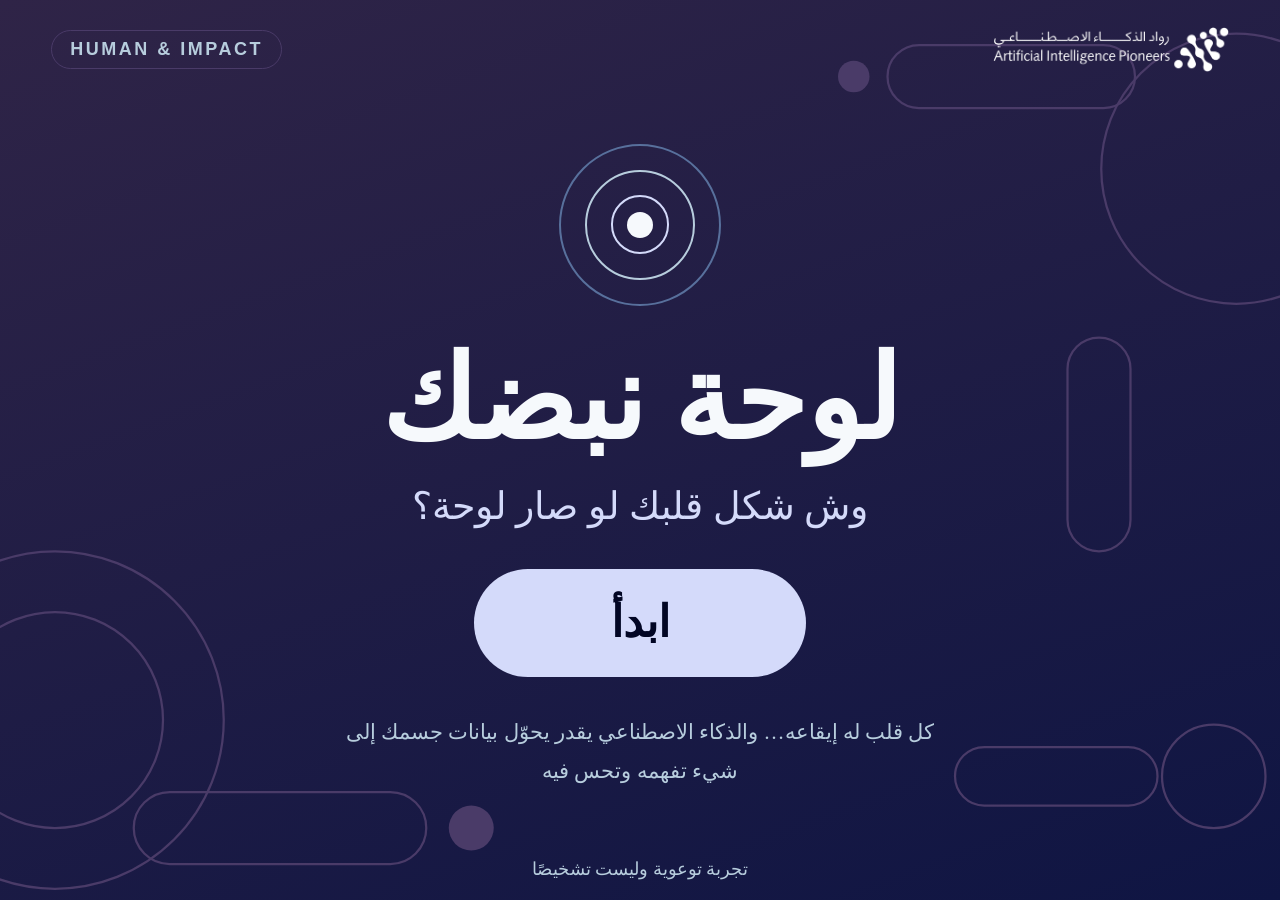
==== index.html @ 6b011d4f "first commit" ====
<!doctype html>
<html lang="ar" dir="rtl">
<head>
  <meta charset="utf-8">
  <meta name="viewport" content="width=device-width, initial-scale=1, maximum-scale=1, user-scalable=no, viewport-fit=cover">
  <meta name="apple-mobile-web-app-capable" content="yes">
  <meta name="mobile-web-app-capable" content="yes">
  <meta name="apple-mobile-web-app-status-bar-style" content="black-translucent">
  <meta name="apple-mobile-web-app-title" content="لوحة نبضك">
  <meta name="theme-color" content="#0f1543">
  <meta name="format-detection" content="telephone=no">
  <title>لوحة نبضك</title>
  <link rel="manifest" href="manifest.webmanifest">
  <link rel="apple-touch-icon" href="assets/brand/emblem.png">
  <link rel="stylesheet" href="css/fonts.css">
  <link rel="stylesheet" href="css/style.css">
</head>
<body data-screen="welcome">

  <!-- زخرفة الهوية: دوائر وكبسولات متصلة -->
  <svg class="deco" viewBox="0 0 1200 800" preserveAspectRatio="xMidYMid slice" aria-hidden="true">
    <g class="deco-a">
      <circle cx="80" cy="640" r="150" />
      <circle cx="80" cy="640" r="96" />
      <rect x="150" y="704" width="260" height="64" rx="32" />
      <circle cx="450" cy="736" r="20" class="fill" />
    </g>
    <g class="deco-b">
      <circle cx="1130" cy="150" r="120" />
      <rect x="820" y="40" width="220" height="56" rx="28" />
      <circle cx="790" cy="68" r="14" class="fill" />
      <rect x="980" y="300" width="56" height="190" rx="28" />
    </g>
    <g class="deco-c">
      <circle cx="1110" cy="690" r="46" />
      <rect x="880" y="664" width="180" height="52" rx="26" />
    </g>
  </svg>

  <header class="topbar">
    <img class="logo" src="assets/brand/logo.png" alt="رواد الذكاء الاصطناعي">
    <span class="zone" lang="en" dir="ltr">Human &amp; Impact</span>
  </header>

  <main>
    <!-- ١. الترحيب -->
    <section class="screen active" id="welcome" aria-labelledby="w-title">
      <div class="welcome">
        <div class="welcome-mark" aria-hidden="true">
          <span class="ring r1"></span><span class="ring r2"></span><span class="ring r3"></span>
          <span class="core"></span>
        </div>
        <h1 id="w-title" class="title">لوحة نبضك</h1>
        <p class="question">وش شكل قلبك لو صار لوحة؟</p>
        <button class="btn btn-primary btn-xl" id="startBtn" type="button">ابدأ</button>
        <p class="tagline">كل قلب له إيقاعه… والذكاء الاصطناعي يقدر يحوّل بيانات جسمك إلى شيء تفهمه وتحس فيه</p>
      </div>
    </section>

    <!-- ٢. القياس -->
    <section class="screen" id="measure" aria-labelledby="m-title" aria-hidden="true">
      <div class="measure">
        <div class="guide">
          <h2 id="m-title" class="h2">قِس نبضك</h2>

          <svg class="oximeter" viewBox="0 0 420 330" role="img" aria-label="إصبع يدخل في جهاز قياس النبض">
            <defs>
              <clipPath id="oxClip"><rect x="0" y="0" width="420" height="330" /></clipPath>
            </defs>
            <g clip-path="url(#oxClip)">
              <!-- جسم الجهاز -->
              <rect class="ox-body" x="70" y="196" width="230" height="96" rx="48" />
              <rect class="ox-screen" x="118" y="226" width="134" height="40" rx="20" />
              <polyline class="ox-ecg" points="130,246 152,246 160,236 168,258 176,232 184,246 206,246 214,240 222,246 240,246" />
              <!-- الإصبع -->
              <g class="ox-finger">
                <rect class="finger" x="104" y="150" width="360" height="48" rx="24" />
                <rect class="nail" x="112" y="156" width="34" height="22" rx="11" />
                <rect class="knuckle" x="236" y="166" width="4" height="18" rx="2" />
              </g>
              <!-- الغطاء العلوي -->
              <g class="ox-lid">
                <rect class="ox-top" x="70" y="102" width="230" height="50" rx="25" />
                <circle class="ox-hinge" cx="94" cy="160" r="12" />
              </g>
              <circle class="ox-led" cx="270" cy="246" r="7" />
            </g>
          </svg>

          <ol class="steps">
            <li><span class="n">1</span>دخّل إصبعك في جهاز القياس</li>
            <li><span class="n">2</span>خلّ يدك ثابتة وتنفّس براحة</li>
            <li><span class="n">3</span>اكتب الرقم اللي يطلع لك</li>
          </ol>

          <button class="btn btn-ghost btn-sm" id="backBtn" type="button">رجوع</button>
        </div>

        <div class="entry">
          <div class="readout" aria-live="polite">
            <span class="readout-label">نبضك الحين</span>
            <output class="readout-num" id="readout" dir="ltr">—</output>
            <span class="readout-hint" id="hint">اكتب رقم من 40 إلى 180</span>
          </div>

          <div class="keypad" dir="ltr" role="group" aria-label="لوحة الأرقام">
            <button type="button" class="key" data-key="1">1</button>
            <button type="button" class="key" data-key="2">2</button>
            <button type="button" class="key" data-key="3">3</button>
            <button type="button" class="key" data-key="4">4</button>
            <button type="button" class="key" data-key="5">5</button>
            <button type="button" class="key" data-key="6">6</button>
            <button type="button" class="key" data-key="7">7</button>
            <button type="button" class="key" data-key="8">8</button>
            <button type="button" class="key" data-key="9">9</button>
            <button type="button" class="key key-fn" data-key="clear" dir="rtl">مسح</button>
            <button type="button" class="key" data-key="0">0</button>
            <button type="button" class="key key-fn" data-key="del" aria-label="حذف آخر رقم">
              <svg viewBox="0 0 48 32" aria-hidden="true"><path d="M16 3h26a4 4 0 0 1 4 4v18a4 4 0 0 1-4 4H16L3 16z" /><path d="M24 11l10 10M34 11L24 21" /></svg>
            </button>
          </div>

          <button class="btn btn-primary btn-block" id="drawBtn" type="button" disabled>ارسم نبضي</button>
        </div>
      </div>
    </section>

    <!-- ٣. الذكاء الاصطناعي يرسم نبضك -->
    <section class="screen" id="drawing" aria-labelledby="d-title" aria-hidden="true">
      <div class="drawing">
        <h2 id="d-title" class="h2">الذكاء الاصطناعي يرسم نبضك</h2>
        <p class="draw-bpm"><bdi class="num" id="drawBpm">78</bdi> نبضة في الدقيقة</p>
        <div class="stage" id="stage">
          <div class="live-frame" id="liveFrame" aria-hidden="true"></div>
        </div>
        <p class="status" id="status" aria-live="polite">نقرأ إيقاعك…</p>
      </div>
    </section>

    <!-- ٤. اللوحة -->
    <section class="screen" id="result" aria-labelledby="r-mood" aria-hidden="true">
      <div class="result">
        <div class="art-cell">
          <div class="art-frame" id="artFrame" role="img" aria-label="لوحة جبال الطائف المرسومة من نبضك"></div>
        </div>

        <div class="side">
          <article class="card">
            <img class="card-logo" src="assets/brand/logo.png" alt="رواد الذكاء الاصطناعي">
            <p class="card-pulse">نبضي اليوم <bdi class="num" id="cardBpm">78</bdi></p>
            <h2 class="card-mood" id="r-mood">نسيم الشفا</h2>
            <p class="card-poem" id="r-poem">قلبك هادي مثل ليل الهدا</p>
            <p class="card-line" id="r-line">قمم هذي الجبال مرسومة من نبضات قلبك</p>
            <div class="qr">
              <div class="qr-code" id="qrCode" role="img" aria-label="رمز QR لفتح لوحتك على جوالك"></div>
              <p class="qr-label">صوّر الرمز بكاميرا جوالك<br>وخذ لوحتك معك</p>
            </div>
          </article>

          <button class="btn btn-ghost btn-block" id="newBtn" type="button">زائر جديد<span class="idle-bar" id="idleBar" aria-hidden="true"></span></button>
        </div>
      </div>
    </section>
  </main>

  <footer class="disclaimer">تجربة توعوية وليست تشخيصًا</footer>

  <script src="js/config.js"></script>
  <script src="js/artwork.js"></script>
  <script src="js/qr.js"></script>
  <script src="js/app.js"></script>
</body>
</html>
---- css/fonts.css ----
/* الخطوط محمّلة محليًا — لا يوجد أي طلب للإنترنت */
@font-face {
  font-family: "Noto Naskh Arabic";
  font-style: normal;
  font-weight: 400;
  font-display: block;
  src: url("../assets/fonts/noto-naskh-arabic-arabic-400-normal.woff2") format("woff2");
  unicode-range: U+0600-06FF, U+0750-077F, U+0870-088E, U+0890-0891, U+0897-08E1, U+08E3-08FF, U+200C-200E, U+2010-2011, U+204F, U+2E41, U+FB50-FDFF, U+FE70-FE74, U+FE76-FEFC;
}
@font-face {
  font-family: "Noto Naskh Arabic";
  font-style: normal;
  font-weight: 700;
  font-display: block;
  src: url("../assets/fonts/noto-naskh-arabic-arabic-700-normal.woff2") format("woff2");
  unicode-range: U+0600-06FF, U+0750-077F, U+0870-088E, U+0890-0891, U+0897-08E1, U+08E3-08FF, U+200C-200E, U+2010-2011, U+204F, U+2E41, U+FB50-FDFF, U+FE70-FE74, U+FE76-FEFC;
}
@font-face {
  font-family: "Urbanist";
  font-style: normal;
  font-weight: 400;
  font-display: block;
  src: url("../assets/fonts/urbanist-latin-400-normal.woff2") format("woff2");
  unicode-range: U+0000-00FF, U+0131, U+0152-0153, U+02BB-02BC, U+02C6, U+02DA, U+02DC, U+2000-206F, U+20AC, U+2122, U+2191, U+2193, U+2212, U+2215, U+FEFF, U+FFFD;
}
@font-face {
  font-family: "Urbanist";
  font-style: normal;
  font-weight: 600;
  font-display: block;
  src: url("../assets/fonts/urbanist-latin-600-normal.woff2") format("woff2");
  unicode-range: U+0000-00FF, U+0131, U+0152-0153, U+02BB-02BC, U+02C6, U+02DA, U+02DC, U+2000-206F, U+20AC, U+2122, U+2191, U+2193, U+2212, U+2215, U+FEFF, U+FFFD;
}
@font-face {
  font-family: "Urbanist";
  font-style: normal;
  font-weight: 800;
  font-display: block;
  src: url("../assets/fonts/urbanist-latin-800-normal.woff2") format("woff2");
  unicode-range: U+0000-00FF, U+0131, U+0152-0153, U+02BB-02BC, U+02C6, U+02DA, U+02DC, U+2000-206F, U+20AC, U+2122, U+2191, U+2193, U+2212, U+2215, U+FEFF, U+FFFD;
}
---- css/style.css ----
/* =========================================================
   لوحة نبضك — رواد الذكاء الاصطناعي · نقلة · Human & Impact
   ========================================================= */
:root {
  --ink: #020624;
  --navy: #0f1543;
  --plum: #2f2447;
  --violet: #4a3b68;
  --steel: #58709c;
  --mist: #b7cddd;
  --lilac: #d4dafa;
  --snow: #f6f9fc;

  --ar: "Noto Naskh Arabic", "Urbanist", serif;
  --en: "Urbanist", "Noto Naskh Arabic", sans-serif;

  --top: clamp(84px, 11vh, 112px);
  --bottom: clamp(48px, 7vh, 64px);
  --side: clamp(28px, 4vw, 64px);

  --ease: cubic-bezier(.22, .8, .24, 1);
  --t-screen: .7s;
  --beat: 0.77s;
}

* { box-sizing: border-box; }

html, body {
  height: 100%;
  margin: 0;
  overflow: hidden;
  overscroll-behavior: none;
}

body {
  background: linear-gradient(160deg, var(--plum) 0%, var(--navy) 100%);
  background-color: var(--navy);
  color: var(--snow);
  font-family: var(--ar);
  -webkit-font-smoothing: antialiased;
  -webkit-tap-highlight-color: transparent;
  -webkit-user-select: none;
  user-select: none;
  -webkit-touch-callout: none;
  touch-action: manipulation;
}

img { -webkit-user-drag: none; }
button { font: inherit; color: inherit; touch-action: manipulation; }
.num { font-family: var(--en); font-variant-numeric: lining-nums tabular-nums; }

/* ---------- زخرفة الخلفية ---------- */
.deco {
  position: fixed;
  inset: 0;
  width: 100%;
  height: 100%;
  pointer-events: none;
  z-index: 0;
}
.deco circle, .deco rect {
  fill: none;
  stroke: var(--violet);
  stroke-width: 2;
}
.deco .fill { fill: var(--violet); stroke: none; }
.deco-a { animation: drift 18s ease-in-out infinite alternate; }
.deco-b { animation: drift 22s ease-in-out -6s infinite alternate-reverse; }
.deco-c { animation: drift 16s ease-in-out -3s infinite alternate; }
@keyframes drift {
  from { transform: translate(0, 0); }
  to   { transform: translate(-14px, 10px); }
}

/* ---------- الشريط العلوي والتذييل ---------- */
.topbar {
  position: fixed;
  inset: 0 0 auto 0;
  height: var(--top);
  padding: 0 var(--side);
  display: flex;
  align-items: center;
  justify-content: space-between;
  z-index: 5;
  pointer-events: none;
}
.logo {
  height: clamp(34px, 5vh, 48px);
  width: auto;
  display: block;
}
.zone {
  font-family: var(--en);
  font-weight: 600;
  font-size: clamp(14px, 1.5vw, 18px);
  letter-spacing: .14em;
  text-transform: uppercase;
  color: var(--mist);
  padding: 8px 18px;
  border: 1.5px solid var(--violet);
  border-radius: 999px;
}

.disclaimer {
  position: fixed;
  inset: auto 0 0 0;
  height: var(--bottom);
  display: grid;
  place-items: center;
  font-size: clamp(14px, 1.5vw, 18px);
  color: var(--mist);
  z-index: 5;
  pointer-events: none;
}

/* ---------- الشاشات ---------- */
main { position: relative; z-index: 1; }

.screen {
  position: fixed;
  inset: 0;
  padding: var(--top) var(--side) var(--bottom);
  display: flex;
  align-items: center;
  justify-content: center;
  opacity: 0;
  visibility: hidden;
  transform: translateY(18px) scale(.995);
  transition:
    opacity var(--t-screen) var(--ease),
    transform var(--t-screen) var(--ease),
    visibility 0s linear var(--t-screen);
}
.screen.active {
  opacity: 1;
  visibility: visible;
  transform: none;
  transition-delay: .12s, .12s, 0s;
}

.h2 {
  font-weight: 700;
  font-size: clamp(30px, 3.6vw, 46px);
  line-height: 1.3;
  margin: 0;
  color: var(--snow);
}

/* ---------- الأزرار ---------- */
.btn {
  position: relative;
  overflow: hidden;
  border: 0;
  border-radius: 999px;
  min-height: clamp(68px, 9.5vh, 92px);
  padding: 0 clamp(36px, 4vw, 60px);
  font-family: var(--ar);
  font-weight: 700;
  font-size: clamp(24px, 2.5vw, 32px);
  line-height: 1;
  cursor: pointer;
  transition: transform .18s var(--ease), background-color .25s, color .25s, border-color .25s, opacity .25s;
}
.btn:active:not(:disabled) { transform: scale(.96); }
.btn:focus-visible, .key:focus-visible { outline: 3px solid var(--lilac); outline-offset: 4px; }

.btn-primary { background: var(--lilac); color: var(--ink); }
.btn-primary:active:not(:disabled) { background: var(--snow); }
.btn-primary:disabled {
  background: var(--violet);
  color: var(--mist);
  cursor: default;
}

.btn-ghost {
  background: transparent;
  color: var(--snow);
  border: 2px solid var(--steel);
}
.btn-ghost:active { background: var(--violet); }

.btn-xl {
  min-height: clamp(84px, 12vh, 112px);
  min-width: clamp(240px, 26vw, 340px);
  font-size: clamp(32px, 3.4vw, 44px);
}
.btn-sm {
  min-height: 60px;
  font-size: 22px;
  padding: 0 34px;
}
.btn-block { width: 100%; }

/* ---------- ١. الترحيب ---------- */
.welcome {
  display: flex;
  flex-direction: column;
  align-items: center;
  text-align: center;
  gap: clamp(10px, 2vh, 22px);
  max-width: 900px;
}
.welcome-mark {
  position: relative;
  width: clamp(120px, 18vh, 170px);
  aspect-ratio: 1;
  margin-bottom: clamp(4px, 1vh, 12px);
}
.welcome-mark .ring {
  position: absolute;
  inset: 0;
  border-radius: 50%;
  border: 2px solid var(--steel);
  animation: breathe calc(var(--beat) * 1) var(--ease) infinite;
}
.welcome-mark .r2 { inset: 16%; border-color: var(--mist); animation-delay: .1s; }
.welcome-mark .r3 { inset: 32%; border-color: var(--lilac); animation-delay: .2s; }
.welcome-mark .core {
  position: absolute;
  inset: 42%;
  border-radius: 50%;
  background: var(--snow);
  animation: beat var(--beat) ease-out infinite;
}
@keyframes breathe {
  0%, 100% { transform: scale(1); }
  14% { transform: scale(1.06); }
  40% { transform: scale(1); }
}
@keyframes beat {
  0%, 100% { transform: scale(1); }
  12% { transform: scale(1.35); }
  30% { transform: scale(.95); }
  45% { transform: scale(1.12); }
  65% { transform: scale(1); }
}

.title {
  margin: 0;
  font-weight: 700;
  font-size: clamp(64px, 9vw, 124px);
  line-height: 1.15;
  color: var(--snow);
}
.question {
  margin: 0 0 clamp(10px, 2.5vh, 28px);
  font-size: clamp(26px, 3vw, 40px);
  color: var(--lilac);
}
.tagline {
  margin: clamp(8px, 2vh, 20px) 0 0;
  max-width: 620px;
  font-size: clamp(16px, 1.7vw, 21px);
  line-height: 1.9;
  color: var(--mist);
}

/* ---------- ٢. القياس ---------- */
.measure {
  width: 100%;
  max-width: 1240px;
  height: 100%;
  display: grid;
  grid-template-columns: 1fr minmax(340px, 0.9fr);
  gap: clamp(28px, 5vw, 80px);
  align-items: center;
}
.guide {
  display: flex;
  flex-direction: column;
  align-items: flex-start;
  gap: clamp(10px, 2.2vh, 24px);
  min-height: 0;
}
.oximeter {
  width: 100%;
  max-width: 460px;
  max-height: 34vh;
  align-self: center;
}
.ox-body   { fill: var(--navy); stroke: var(--steel); stroke-width: 3; }
.ox-top    { fill: var(--plum); stroke: var(--steel); stroke-width: 3; }
.ox-hinge  { fill: var(--violet); stroke: var(--steel); stroke-width: 3; }
.ox-screen { fill: var(--ink); }
.ox-ecg {
  fill: none;
  stroke: var(--mist);
  stroke-width: 3;
  stroke-linecap: round;
  stroke-linejoin: round;
  stroke-dasharray: 160;
  stroke-dashoffset: 160;
}
.ox-led { fill: var(--violet); }
.finger { fill: var(--mist); }
.nail   { fill: var(--lilac); stroke: var(--steel); stroke-width: 1.5; }
.knuckle { fill: var(--steel); }

.ox-lid {
  transform-box: view-box;
  transform-origin: 94px 160px;
  animation: lid 5s var(--ease) infinite;
}
.ox-finger { animation: finger 5s var(--ease) infinite; }
.ox-ecg    { animation: ecgline 5s linear infinite; }
.ox-led    { animation: led 5s linear infinite; }

@keyframes lid {
  0%, 8%   { transform: rotate(0deg); }
  20%, 50% { transform: rotate(-20deg); }
  60%, 92% { transform: rotate(0deg); }
  100%     { transform: rotate(0deg); }
}
@keyframes finger {
  0%, 18%  { transform: translateX(320px); }
  48%, 90% { transform: translateX(0); }
  100%     { transform: translateX(320px); }
}
@keyframes ecgline {
  0%, 62%  { stroke-dashoffset: 160; }
  82%, 92% { stroke-dashoffset: 0; }
  100%     { stroke-dashoffset: 0; opacity: 0; }
}
@keyframes led {
  0%, 62%  { fill: var(--violet); }
  66%, 92% { fill: var(--lilac); }
  100%     { fill: var(--violet); }
}

.steps {
  list-style: none;
  margin: 0;
  padding: 0;
  display: grid;
  gap: clamp(8px, 1.6vh, 16px);
}
.steps li {
  display: flex;
  align-items: center;
  gap: 16px;
  font-size: clamp(20px, 2.1vw, 27px);
  color: var(--lilac);
}
.steps .n {
  flex: none;
  width: 44px;
  height: 44px;
  border-radius: 50%;
  display: grid;
  place-items: center;
  font-family: var(--en);
  font-weight: 800;
  font-size: 20px;
  color: var(--ink);
  background: var(--mist);
}

.entry {
  display: flex;
  flex-direction: column;
  gap: clamp(10px, 1.8vh, 18px);
  min-height: 0;
}
.readout {
  display: flex;
  flex-direction: column;
  align-items: center;
  padding: clamp(8px, 1.4vh, 16px) 20px clamp(10px, 1.6vh, 18px);
  border-radius: 32px;
  background: var(--navy);
  border: 2px solid var(--violet);
  transition: border-color .3s;
}
.readout-label { font-size: clamp(17px, 1.7vw, 21px); color: var(--mist); }
.readout-num {
  font-family: var(--en);
  font-weight: 800;
  font-size: clamp(64px, 11vh, 108px);
  line-height: 1.05;
  letter-spacing: .02em;
  color: var(--snow);
  min-height: 1.05em;
}
.readout-hint {
  font-size: clamp(16px, 1.6vw, 20px);
  color: var(--mist);
  min-height: 1.6em;
}
.readout.valid { border-color: var(--mist); }
.readout.invalid { border-color: var(--lilac); }
.readout.invalid .readout-hint { color: var(--lilac); font-weight: 700; }
.readout.shake { animation: shake .42s var(--ease); }
@keyframes shake {
  0%, 100% { transform: translateX(0); }
  20% { transform: translateX(-10px); }
  40% { transform: translateX(9px); }
  60% { transform: translateX(-6px); }
  80% { transform: translateX(4px); }
}

.keypad {
  display: grid;
  grid-template-columns: repeat(3, 1fr);
  gap: clamp(8px, 1.2vh, 14px);
}
.key {
  height: clamp(58px, 8.4vh, 86px);
  border-radius: 24px;
  border: 2px solid var(--violet);
  background: var(--navy);
  font-family: var(--en);
  font-weight: 600;
  font-size: clamp(30px, 4.4vh, 42px);
  color: var(--snow);
  cursor: pointer;
  transition: transform .12s var(--ease), background-color .2s, border-color .2s;
}
.key:active { transform: scale(.94); background: var(--violet); border-color: var(--mist); }
.key-fn {
  font-family: var(--ar);
  font-size: clamp(20px, 2.8vh, 26px);
  font-weight: 700;
  color: var(--mist);
  background: transparent;
}
.key-fn svg { width: 44px; height: 30px; display: block; margin: auto; }
.key-fn svg path { fill: none; stroke: var(--mist); stroke-width: 3; stroke-linejoin: round; stroke-linecap: round; }

/* ---------- ٣. الرسم ---------- */
.drawing {
  width: 100%;
  height: 100%;
  display: flex;
  flex-direction: column;
  align-items: center;
  gap: clamp(6px, 1.4vh, 14px);
  text-align: center;
}
.draw-bpm {
  margin: 0;
  display: flex;
  align-items: center;
  gap: 12px;
  font-size: clamp(20px, 2.2vw, 28px);
  color: var(--mist);
}
.draw-bpm .num { font-weight: 800; color: var(--snow); font-size: 1.3em; }

.stage {
  position: relative;
  flex: 1;
  width: 100%;
  min-height: 0;
}
.live-frame {
  position: absolute;
  top: 50%;
  left: 50%;
  height: 100%;
  aspect-ratio: 1;
  max-width: 100%;
  translate: -50% -50%;
  border-radius: 40px;
  overflow: hidden;
  box-shadow: 0 30px 80px -30px var(--ink);
}
.live-frame canvas, .art-frame canvas {
  display: block;
  width: 100%;
  height: 100%;
  border-radius: 40px;
}

.status {
  margin: 0;
  min-height: 1.8em;
  font-size: clamp(20px, 2.2vw, 28px);
  color: var(--lilac);
  transition: opacity .35s;
}
.status.fade { opacity: 0; }

/* ---------- ٤. اللوحة ----------
   عمودين ثابتين: اللوحة 70% والبطاقة 30% — ما يتداخلون على أي مقاس */
.result {
  width: 100%;
  height: 100%;
  max-width: 1320px;
  display: grid;
  grid-template-columns: minmax(0, 7fr) minmax(0, 3fr);
  grid-template-rows: minmax(0, 1fr);
  column-gap: clamp(24px, 3.6vw, 48px);
  align-items: center;
}
.art-cell {
  height: 100%;
  min-width: 0;
  min-height: 0;
  container-type: size;
  display: grid;
  place-items: center;
}
.art-frame {
  width: 100%;
  max-height: 100%;
  width: min(100cqw, 100cqh);
  aspect-ratio: 1;
  border-radius: 40px;
  box-shadow: 0 30px 80px -30px var(--ink);
  overflow: hidden;
  transform: translateZ(0);          /* يضمن القص داخل الزوايا الدائرية في سفاري */
}
.art-frame canvas { border-radius: 0; }
.live-frame { transform: translateZ(0); }
.live-frame canvas { border-radius: 0; }

/* بعد ما تكتمل اللوحة: الرسمة تنبض داخل إطارها الثابت بعدد نبضات الزائر */
.art-frame.alive canvas,
.live-frame.alive canvas {
  transform-origin: 50% 50%;
  animation: heartbeat var(--beat) ease-out infinite;
}
@keyframes heartbeat {
  0%, 100% { transform: scale(1); }
  14% { transform: scale(1.03); }
  45% { transform: scale(1); }
}

.side {
  min-width: 0;
  max-height: 100%;
  justify-content: center;
  container-type: inline-size;
  display: flex;
  flex-direction: column;
  gap: clamp(10px, 1.8vh, 18px);
}
.card {
  min-height: 0;
  padding: clamp(14px, 2.4vh, 26px) clamp(14px, 9cqi, 28px);
  border-radius: 32px;
  background: var(--navy);
  border: 2px solid var(--violet);
  display: flex;
  flex-direction: column;
  gap: clamp(4px, 1vh, 10px);
  overflow: hidden;
}
.card-logo {
  height: clamp(24px, 3.6vh, 36px);
  max-width: 100%;
  width: auto;
  object-fit: contain;
  align-self: flex-start;
  margin-bottom: clamp(2px, 0.8vh, 8px);
}
.card-pulse {
  margin: 0;
  display: flex;
  flex-wrap: wrap;
  align-items: baseline;
  column-gap: 12px;
  font-size: clamp(18px, 8cqi, 28px);
  font-weight: 700;
  color: var(--lilac);
}
.card-pulse .num {
  font-size: clamp(44px, min(24cqi, 9vh), 80px);
  font-weight: 800;
  line-height: 1;
  color: var(--snow);
}
.card-mood {
  margin: 0;
  font-size: clamp(24px, min(13cqi, 5.4vh), 42px);
  line-height: 1.35;
  font-weight: 700;
  color: var(--snow);
}
.card-poem {
  margin: 0;
  font-size: clamp(16px, min(7.4cqi, 2.8vh), 23px);
  line-height: 1.6;
  color: var(--lilac);
}
.card-line {
  margin: 0;
  font-size: clamp(13px, min(5.6cqi, 2.1vh), 17px);
  line-height: 1.6;
  color: var(--mist);
  opacity: .85;
}
.qr {
  margin-top: clamp(4px, 1.2vh, 12px);
  display: flex;
  flex-direction: column;
  align-items: center;
  gap: 8px;
}
.qr-code {
  width: min(100%, 21vh, 190px);
  aspect-ratio: 1;
  border-radius: 16px;
  overflow: hidden;
  background: var(--snow);
}
.qr-code svg { display: block; width: 100%; height: 100%; }
.qr-label {
  margin: 0;
  text-align: center;
  font-size: clamp(14px, min(6cqi, 2.2vh), 18px);
  line-height: 1.6;
  color: var(--lilac);
}
.side .btn-block {
  flex: none;
  white-space: nowrap;
  font-size: clamp(20px, 9cqi, 28px);
}
.idle-bar {
  position: absolute;
  inset: auto 0 0 auto;
  height: 4px;
  width: 0%;
  background: var(--mist);
  border-radius: 2px;
}

/* ---------- رسالة مؤقتة ---------- */
.toast {
  position: fixed;
  left: 50%;
  bottom: calc(var(--bottom) + 12px);
  translate: -50% 20px;
  padding: 14px 28px;
  border-radius: 999px;
  background: var(--lilac);
  color: var(--ink);
  font-size: 20px;
  font-weight: 700;
  opacity: 0;
  pointer-events: none;
  z-index: 10;
  transition: opacity .3s, translate .4s var(--ease);
}
.toast.show { opacity: 1; translate: -50% 0; }

/* ---------- آيباد بوضع أصغر ---------- */
@media (max-height: 700px) {
  .tagline { display: none; }
  .steps li { font-size: 19px; }
  .oximeter { max-height: 28vh; }
}

/* ---------- احترام تقليل الحركة ---------- */
@media (prefers-reduced-motion: reduce) {
  :root { --t-screen: .25s; }
  .screen { transform: none; }
  .deco g,
  .welcome-mark .ring,
  .welcome-mark .core,
  .art-frame.alive canvas,
  .live-frame.alive canvas,
  .ox-lid, .ox-finger, .ox-led,
  .readout.shake { animation: none !important; }
  .ox-finger { transform: none; }
  .ox-ecg { animation: none; stroke-dashoffset: 0; }
  .ox-led { fill: var(--lilac); }
  .btn, .key { transition: none; }
}
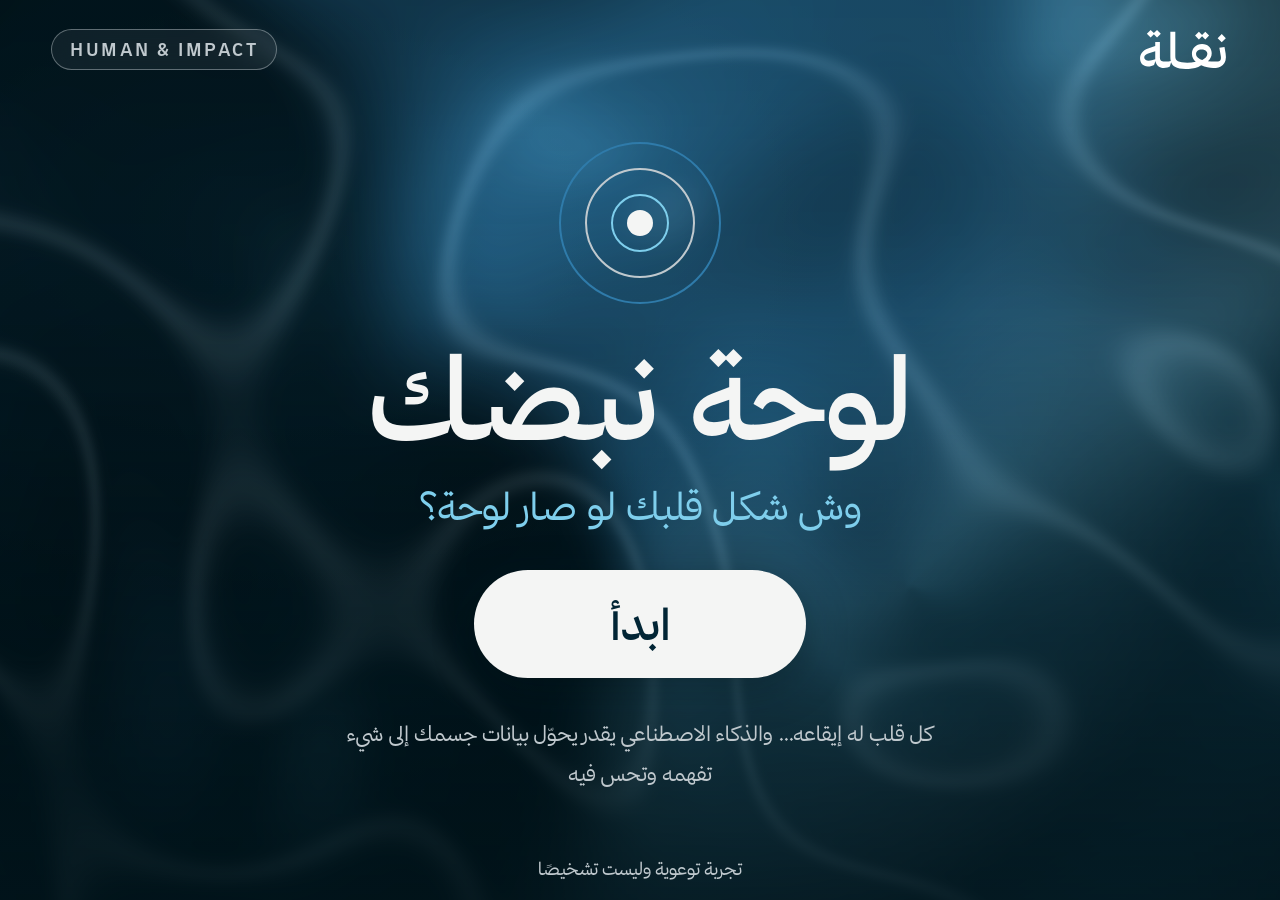
==== commit 30e1906b: "تطبيق ثيم نقلة" ====
--- a/index.html
+++ b/index.html
@@ -7,38 +7,26 @@
   <meta name="mobile-web-app-capable" content="yes">
   <meta name="apple-mobile-web-app-status-bar-style" content="black-translucent">
   <meta name="apple-mobile-web-app-title" content="لوحة نبضك">
-  <meta name="theme-color" content="#0f1543">
+  <meta name="theme-color" content="#01141B">
   <meta name="format-detection" content="telephone=no">
   <title>لوحة نبضك</title>
   <link rel="manifest" href="manifest.webmanifest">
-  <link rel="apple-touch-icon" href="assets/brand/emblem.png">
+  <link rel="apple-touch-icon" href="assets/icons/apple-touch-icon.png">
+  <link rel="icon" type="image/png" href="assets/icons/icon-192.png">
   <link rel="stylesheet" href="css/fonts.css">
   <link rel="stylesheet" href="css/style.css">
 </head>
 <body data-screen="welcome">
 
-  <!-- زخرفة الهوية: دوائر وكبسولات متصلة -->
-  <svg class="deco" viewBox="0 0 1200 800" preserveAspectRatio="xMidYMid slice" aria-hidden="true">
-    <g class="deco-a">
-      <circle cx="80" cy="640" r="150" />
-      <circle cx="80" cy="640" r="96" />
-      <rect x="150" y="704" width="260" height="64" rx="32" />
-      <circle cx="450" cy="736" r="20" class="fill" />
-    </g>
-    <g class="deco-b">
-      <circle cx="1130" cy="150" r="120" />
-      <rect x="820" y="40" width="220" height="56" rx="28" />
-      <circle cx="790" cy="68" r="14" class="fill" />
-      <rect x="980" y="300" width="56" height="190" rx="28" />
-    </g>
-    <g class="deco-c">
-      <circle cx="1110" cy="690" r="46" />
-      <rect x="880" y="664" width="180" height="52" rx="26" />
-    </g>
-  </svg>
+  <!-- خلفية التموج — محرك نقلة (js/water.js)، كود برمجي مو فيديو -->
+  <div class="water" aria-hidden="true">
+    <canvas id="water"></canvas>
+    <div class="shade"></div>
+    <button id="waterToggle" type="button" hidden tabindex="-1"></button>
+  </div>
 
   <header class="topbar">
-    <img class="logo" src="assets/brand/logo.png" alt="رواد الذكاء الاصطناعي">
+    <img class="logo" src="assets/brand/naqla-white.svg" alt="نقلة">
     <span class="zone" lang="en" dir="ltr">Human &amp; Impact</span>
   </header>
 
@@ -146,7 +134,11 @@
 
         <div class="side">
           <article class="card">
-            <img class="card-logo" src="assets/brand/logo.png" alt="رواد الذكاء الاصطناعي">
+            <div class="card-logos">
+              <img class="l-naqla" src="assets/brand/naqla-white.svg" alt="نقلة">
+              <span class="sep" aria-hidden="true"></span>
+              <img class="l-rowad" src="assets/brand/rowad-white.png" alt="رواد الذكاء الاصطناعي">
+            </div>
             <p class="card-pulse">نبضي اليوم <bdi class="num" id="cardBpm">78</bdi></p>
             <h2 class="card-mood" id="r-mood">نسيم الشفا</h2>
             <p class="card-poem" id="r-poem">قلبك هادي مثل ليل الهدا</p>
@@ -166,6 +158,7 @@
   <footer class="disclaimer">تجربة توعوية وليست تشخيصًا</footer>
 
   <script src="js/config.js"></script>
+  <script src="js/water.js"></script>
   <script src="js/artwork.js"></script>
   <script src="js/qr.js"></script>
   <script src="js/app.js"></script>
--- a/css/fonts.css
+++ b/css/fonts.css
@@ -1,41 +1,23 @@
-/* الخطوط محمّلة محليًا — لا يوجد أي طلب للإنترنت */
+/* خط ثمانية Sans (هوية نقلة) محمّل محليًا — لا يوجد أي طلب للإنترنت.
+   الأرقام الإنجليزية بخط Arial (موجود في كل الأجهزة). */
 @font-face {
-  font-family: "Noto Naskh Arabic";
+  font-family: "Thmanyah";
+  font-style: normal;
+  font-weight: 300;
+  font-display: block;
+  src: url("../assets/fonts/thmanyahsans-light.woff2") format("woff2");
+}
+@font-face {
+  font-family: "Thmanyah";
   font-style: normal;
   font-weight: 400;
   font-display: block;
-  src: url("../assets/fonts/noto-naskh-arabic-arabic-400-normal.woff2") format("woff2");
-  unicode-range: U+0600-06FF, U+0750-077F, U+0870-088E, U+0890-0891, U+0897-08E1, U+08E3-08FF, U+200C-200E, U+2010-2011, U+204F, U+2E41, U+FB50-FDFF, U+FE70-FE74, U+FE76-FEFC;
+  src: url("../assets/fonts/thmanyahsans-regular.woff2") format("woff2");
 }
 @font-face {
-  font-family: "Noto Naskh Arabic";
+  font-family: "Thmanyah";
   font-style: normal;
-  font-weight: 700;
+  font-weight: 500 700;
   font-display: block;
-  src: url("../assets/fonts/noto-naskh-arabic-arabic-700-normal.woff2") format("woff2");
-  unicode-range: U+0600-06FF, U+0750-077F, U+0870-088E, U+0890-0891, U+0897-08E1, U+08E3-08FF, U+200C-200E, U+2010-2011, U+204F, U+2E41, U+FB50-FDFF, U+FE70-FE74, U+FE76-FEFC;
+  src: url("../assets/fonts/thmanyahsans-medium.woff2") format("woff2");
 }
-@font-face {
-  font-family: "Urbanist";
-  font-style: normal;
-  font-weight: 400;
-  font-display: block;
-  src: url("../assets/fonts/urbanist-latin-400-normal.woff2") format("woff2");
-  unicode-range: U+0000-00FF, U+0131, U+0152-0153, U+02BB-02BC, U+02C6, U+02DA, U+02DC, U+2000-206F, U+20AC, U+2122, U+2191, U+2193, U+2212, U+2215, U+FEFF, U+FFFD;
-}
-@font-face {
-  font-family: "Urbanist";
-  font-style: normal;
-  font-weight: 600;
-  font-display: block;
-  src: url("../assets/fonts/urbanist-latin-600-normal.woff2") format("woff2");
-  unicode-range: U+0000-00FF, U+0131, U+0152-0153, U+02BB-02BC, U+02C6, U+02DA, U+02DC, U+2000-206F, U+20AC, U+2122, U+2191, U+2193, U+2212, U+2215, U+FEFF, U+FFFD;
-}
-@font-face {
-  font-family: "Urbanist";
-  font-style: normal;
-  font-weight: 800;
-  font-display: block;
-  src: url("../assets/fonts/urbanist-latin-800-normal.woff2") format("woff2");
-  unicode-range: U+0000-00FF, U+0131, U+0152-0153, U+02BB-02BC, U+02C6, U+02DA, U+02DC, U+2000-206F, U+20AC, U+2122, U+2191, U+2193, U+2212, U+2215, U+FEFF, U+FFFD;
-}
--- a/css/style.css
+++ b/css/style.css
@@ -1,24 +1,39 @@
 /* =========================================================
    لوحة نبضك — رواد الذكاء الاصطناعي · نقلة · Human & Impact
+   الهوية: NAQLA THEME KIT v1.0
    ========================================================= */
 :root {
-  --ink: #020624;
-  --navy: #0f1543;
-  --plum: #2f2447;
-  --violet: #4a3b68;
-  --steel: #58709c;
-  --mist: #b7cddd;
-  --lilac: #d4dafa;
-  --snow: #f6f9fc;
-
-  --ar: "Noto Naskh Arabic", "Urbanist", serif;
-  --en: "Urbanist", "Noto Naskh Arabic", sans-serif;
+  /* ألوان نقلة الست (يقرأها محرك التموج js/water.js) */
+  --brand-deep:   #01141B;
+  --brand-ink:    #012535;
+  --brand-blue:   #2F7BAA;
+  --brand-silver: #C0C9CE;
+  --brand-paper:  #F4F5F4;
+  --brand-cyan:   #7ECEEC;
+
+  /* أسماء الموقع القديمة مربوطة بألوان نقلة */
+  --ink: var(--brand-deep);
+  --navy: var(--brand-ink);
+  --plum: var(--brand-deep);
+  --violet: rgba(192, 201, 206, 0.28);   /* حدود فضية شفافة */
+  --steel: var(--brand-blue);
+  --mist: var(--brand-silver);
+  --lilac: var(--brand-cyan);
+  --snow: var(--brand-paper);
+
+  /* زجاج نقلة */
+  --glass-bg: rgba(255, 255, 255, 0.08);
+  --glass-border: rgba(255, 255, 255, 0.22);
+
+  --ar: "Thmanyah", Tahoma, sans-serif;
+  --en: "Thmanyah", Arial, sans-serif;
+  --num: Arial, Helvetica, sans-serif;
 
   --top: clamp(84px, 11vh, 112px);
   --bottom: clamp(48px, 7vh, 64px);
   --side: clamp(28px, 4vw, 64px);
 
-  --ease: cubic-bezier(.22, .8, .24, 1);
+  --ease: cubic-bezier(.22, 1, .36, 1);
   --t-screen: .7s;
   --beat: 0.77s;
 }
@@ -33,8 +48,10 @@
 }
 
 body {
-  background: linear-gradient(160deg, var(--plum) 0%, var(--navy) 100%);
-  background-color: var(--navy);
+  /* لو WebGL ما اشتغل يبقى هذا التدرج */
+  background: radial-gradient(ellipse at 20% 25%, rgba(47, 123, 170, 0.44), transparent 65%), var(--brand-deep);
+  background-color: var(--brand-deep);
+  font-synthesis: none;
   color: var(--snow);
   font-family: var(--ar);
   -webkit-font-smoothing: antialiased;
@@ -47,30 +64,30 @@
 
 img { -webkit-user-drag: none; }
 button { font: inherit; color: inherit; touch-action: manipulation; }
-.num { font-family: var(--en); font-variant-numeric: lining-nums tabular-nums; }
-
-/* ---------- زخرفة الخلفية ---------- */
-.deco {
+.num { font-family: var(--num); font-variant-numeric: lining-nums tabular-nums; }
+
+/* ---------- خلفية التموج (محرك نقلة js/water.js) ----------
+   كاملة في الترحيب، ومعتّمة أكثر في باقي الشاشات عشان النص واللوحة يبرزون */
+.water {
   position: fixed;
+  inset: 0;
+  z-index: 0;
+  overflow: hidden;
+  isolation: isolate;
+  pointer-events: none;
+}
+.water canvas, .water .shade {
+  position: absolute;
   inset: 0;
   width: 100%;
   height: 100%;
-  pointer-events: none;
-  z-index: 0;
-}
-.deco circle, .deco rect {
-  fill: none;
-  stroke: var(--violet);
-  stroke-width: 2;
-}
-.deco .fill { fill: var(--violet); stroke: none; }
-.deco-a { animation: drift 18s ease-in-out infinite alternate; }
-.deco-b { animation: drift 22s ease-in-out -6s infinite alternate-reverse; }
-.deco-c { animation: drift 16s ease-in-out -3s infinite alternate; }
-@keyframes drift {
-  from { transform: translate(0, 0); }
-  to   { transform: translate(-14px, 10px); }
-}
+}
+.water canvas { opacity: .8; }
+.water .shade {
+  background: linear-gradient(180deg, rgba(1, 20, 27, .25), rgba(1, 20, 27, .15) 35%, rgba(1, 20, 27, .75));
+  transition: background-color .9s var(--ease);
+}
+body:not([data-screen="welcome"]) .water .shade { background-color: rgba(1, 20, 27, .5); }
 
 /* ---------- الشريط العلوي والتذييل ---------- */
 .topbar {
@@ -88,17 +105,21 @@
   height: clamp(34px, 5vh, 48px);
   width: auto;
   display: block;
+  object-fit: contain;
 }
 .zone {
   font-family: var(--en);
-  font-weight: 600;
+  font-weight: 500;
   font-size: clamp(14px, 1.5vw, 18px);
   letter-spacing: .14em;
   text-transform: uppercase;
   color: var(--mist);
   padding: 8px 18px;
-  border: 1.5px solid var(--violet);
+  border: 1px solid rgba(192, 201, 206, 0.45);
   border-radius: 999px;
+  background: rgba(255, 255, 255, 0.06);
+  -webkit-backdrop-filter: blur(14px);
+  backdrop-filter: blur(14px);
 }
 
 .disclaimer {
@@ -139,7 +160,7 @@
 }
 
 .h2 {
-  font-weight: 700;
+  font-weight: 500;
   font-size: clamp(30px, 3.6vw, 46px);
   line-height: 1.3;
   margin: 0;
@@ -155,29 +176,32 @@
   min-height: clamp(68px, 9.5vh, 92px);
   padding: 0 clamp(36px, 4vw, 60px);
   font-family: var(--ar);
-  font-weight: 700;
+  font-weight: 500;
   font-size: clamp(24px, 2.5vw, 32px);
   line-height: 1;
   cursor: pointer;
   transition: transform .18s var(--ease), background-color .25s, color .25s, border-color .25s, opacity .25s;
 }
 .btn:active:not(:disabled) { transform: scale(.96); }
-.btn:focus-visible, .key:focus-visible { outline: 3px solid var(--lilac); outline-offset: 4px; }
-
-.btn-primary { background: var(--lilac); color: var(--ink); }
-.btn-primary:active:not(:disabled) { background: var(--snow); }
+.btn:focus-visible, .key:focus-visible { outline: 3px solid var(--brand-cyan); outline-offset: 4px; }
+
+.btn-primary { background: var(--brand-paper); color: var(--brand-ink); box-shadow: 0 10px 40px rgba(1, 20, 27, .35); }
+.btn-primary:active:not(:disabled) { background: #ffffff; }
 .btn-primary:disabled {
-  background: var(--violet);
+  background: rgba(255, 255, 255, .1);
   color: var(--mist);
+  box-shadow: inset 0 0 0 1px var(--glass-border);
   cursor: default;
 }
 
 .btn-ghost {
-  background: transparent;
+  background: rgba(255, 255, 255, .06);
   color: var(--snow);
-  border: 2px solid var(--steel);
-}
-.btn-ghost:active { background: var(--violet); }
+  border: 1px solid rgba(255, 255, 255, .4);
+  -webkit-backdrop-filter: blur(14px);
+  backdrop-filter: blur(14px);
+}
+.btn-ghost:active { background: rgba(47, 123, 170, .35); }
 
 .btn-xl {
   min-height: clamp(84px, 12vh, 112px);
@@ -237,7 +261,7 @@
 
 .title {
   margin: 0;
-  font-weight: 700;
+  font-weight: 500;
   font-size: clamp(64px, 9vw, 124px);
   line-height: 1.15;
   color: var(--snow);
@@ -348,8 +372,8 @@
   border-radius: 50%;
   display: grid;
   place-items: center;
-  font-family: var(--en);
-  font-weight: 800;
+  font-family: var(--num);
+  font-weight: 400;
   font-size: 20px;
   color: var(--ink);
   background: var(--mist);
@@ -366,18 +390,20 @@
   flex-direction: column;
   align-items: center;
   padding: clamp(8px, 1.4vh, 16px) 20px clamp(10px, 1.6vh, 18px);
-  border-radius: 32px;
-  background: var(--navy);
-  border: 2px solid var(--violet);
+  border-radius: 24px;
+  background: var(--glass-bg);
+  border: 1px solid var(--glass-border);
+  -webkit-backdrop-filter: blur(14px) saturate(1.1);
+  backdrop-filter: blur(14px) saturate(1.1);
+  box-shadow: inset 0 1px 0 rgba(255, 255, 255, .25);
   transition: border-color .3s;
 }
 .readout-label { font-size: clamp(17px, 1.7vw, 21px); color: var(--mist); }
 .readout-num {
-  font-family: var(--en);
-  font-weight: 800;
+  font-family: var(--num);
+  font-weight: 400;
   font-size: clamp(64px, 11vh, 108px);
   line-height: 1.05;
-  letter-spacing: .02em;
   color: var(--snow);
   min-height: 1.05em;
 }
@@ -388,7 +414,7 @@
 }
 .readout.valid { border-color: var(--mist); }
 .readout.invalid { border-color: var(--lilac); }
-.readout.invalid .readout-hint { color: var(--lilac); font-weight: 700; }
+.readout.invalid .readout-hint { color: var(--lilac); font-weight: 500; }
 .readout.shake { animation: shake .42s var(--ease); }
 @keyframes shake {
   0%, 100% { transform: translateX(0); }
@@ -406,20 +432,22 @@
 .key {
   height: clamp(58px, 8.4vh, 86px);
   border-radius: 24px;
-  border: 2px solid var(--violet);
-  background: var(--navy);
-  font-family: var(--en);
-  font-weight: 600;
+  border: 1px solid var(--glass-border);
+  background: var(--glass-bg);
+  -webkit-backdrop-filter: blur(14px);
+  backdrop-filter: blur(14px);
+  font-family: var(--num);
+  font-weight: 400;
   font-size: clamp(30px, 4.4vh, 42px);
   color: var(--snow);
   cursor: pointer;
   transition: transform .12s var(--ease), background-color .2s, border-color .2s;
 }
-.key:active { transform: scale(.94); background: var(--violet); border-color: var(--mist); }
+.key:active { transform: scale(.94); background: rgba(47, 123, 170, .45); border-color: var(--brand-cyan); }
 .key-fn {
   font-family: var(--ar);
   font-size: clamp(20px, 2.8vh, 26px);
-  font-weight: 700;
+  font-weight: 500;
   color: var(--mist);
   background: transparent;
 }
@@ -444,7 +472,7 @@
   font-size: clamp(20px, 2.2vw, 28px);
   color: var(--mist);
 }
-.draw-bpm .num { font-weight: 800; color: var(--snow); font-size: 1.3em; }
+.draw-bpm .num { font-weight: 400; color: var(--snow); font-size: 1.3em; }
 
 .stage {
   position: relative;
@@ -481,13 +509,13 @@
 .status.fade { opacity: 0; }
 
 /* ---------- ٤. اللوحة ----------
-   عمودين ثابتين: اللوحة 70% والبطاقة 30% — ما يتداخلون على أي مقاس */
+   عمودين ثابتين: اللوحة 65% والبطاقة 35% — ما يتداخلون على أي مقاس */
 .result {
   width: 100%;
   height: 100%;
   max-width: 1320px;
   display: grid;
-  grid-template-columns: minmax(0, 7fr) minmax(0, 3fr);
+  grid-template-columns: minmax(0, 6.5fr) minmax(0, 3.5fr);
   grid-template-rows: minmax(0, 1fr);
   column-gap: clamp(24px, 3.6vw, 48px);
   align-items: center;
@@ -538,22 +566,29 @@
 .card {
   min-height: 0;
   padding: clamp(14px, 2.4vh, 26px) clamp(14px, 9cqi, 28px);
-  border-radius: 32px;
-  background: var(--navy);
-  border: 2px solid var(--violet);
+  border-radius: 24px;
+  background: var(--glass-bg);
+  border: 1px solid var(--glass-border);
+  -webkit-backdrop-filter: blur(14px) saturate(1.1);
+  backdrop-filter: blur(14px) saturate(1.1);
+  box-shadow: inset 0 1px 0 rgba(255, 255, 255, .25), 0 16px 40px rgba(1, 20, 27, .18);
   display: flex;
   flex-direction: column;
   gap: clamp(4px, 1vh, 10px);
   overflow: hidden;
 }
-.card-logo {
-  height: clamp(24px, 3.6vh, 36px);
-  max-width: 100%;
-  width: auto;
-  object-fit: contain;
-  align-self: flex-start;
-  margin-bottom: clamp(2px, 0.8vh, 8px);
-}
+/* الشعارين في البطاقة: نقلة + رواد (رواد مكدّس فنعطيه ارتفاع أكبر) */
+.card-logos {
+  --lh: clamp(30px, min(4.4vh, 18cqi), 50px);
+  display: flex;
+  align-items: center;
+  gap: clamp(12px, 6cqi, 20px);
+  margin-bottom: 0;
+}
+.card-logos img { width: auto; display: block; object-fit: contain; }
+.card-logos .l-naqla { height: calc(var(--lh) * .56); }
+.card-logos .l-rowad { height: var(--lh); }
+.card-logos .sep { width: 1px; align-self: stretch; margin-block: 10%; background: rgba(192, 201, 206, .45); }
 .card-pulse {
   margin: 0;
   display: flex;
@@ -561,12 +596,12 @@
   align-items: baseline;
   column-gap: 12px;
   font-size: clamp(18px, 8cqi, 28px);
-  font-weight: 700;
+  font-weight: 500;
   color: var(--lilac);
 }
 .card-pulse .num {
   font-size: clamp(44px, min(24cqi, 9vh), 80px);
-  font-weight: 800;
+  font-weight: 400;
   line-height: 1;
   color: var(--snow);
 }
@@ -574,13 +609,13 @@
   margin: 0;
   font-size: clamp(24px, min(13cqi, 5.4vh), 42px);
   line-height: 1.35;
-  font-weight: 700;
+  font-weight: 500;
   color: var(--snow);
 }
 .card-poem {
   margin: 0;
   font-size: clamp(16px, min(7.4cqi, 2.8vh), 23px);
-  line-height: 1.6;
+  line-height: 1.5;
   color: var(--lilac);
 }
 .card-line {
@@ -591,14 +626,14 @@
   opacity: .85;
 }
 .qr {
-  margin-top: clamp(4px, 1.2vh, 12px);
+  margin-top: clamp(2px, 0.6vh, 12px);
   display: flex;
   flex-direction: column;
   align-items: center;
   gap: 8px;
 }
 .qr-code {
-  width: min(100%, 21vh, 190px);
+  width: min(100%, 19vh, 190px);
   aspect-ratio: 1;
   border-radius: 16px;
   overflow: hidden;
@@ -637,13 +672,19 @@
   background: var(--lilac);
   color: var(--ink);
   font-size: 20px;
-  font-weight: 700;
+  font-weight: 500;
   opacity: 0;
   pointer-events: none;
   z-index: 10;
   transition: opacity .3s, translate .4s var(--ease);
 }
 .toast.show { opacity: 1; translate: -50% 0; }
+
+/* ---------- آيباد 9.7 إنش (768px ارتفاع): البطاقة أضيق شوي ---------- */
+@media (max-height: 790px) {
+  .qr-code { width: min(100%, 16.5vh, 190px); }
+  .card-logos { --lh: 30px; }
+}
 
 /* ---------- آيباد بوضع أصغر ---------- */
 @media (max-height: 700px) {
@@ -656,7 +697,6 @@
 @media (prefers-reduced-motion: reduce) {
   :root { --t-screen: .25s; }
   .screen { transform: none; }
-  .deco g,
   .welcome-mark .ring,
   .welcome-mark .core,
   .art-frame.alive canvas,
